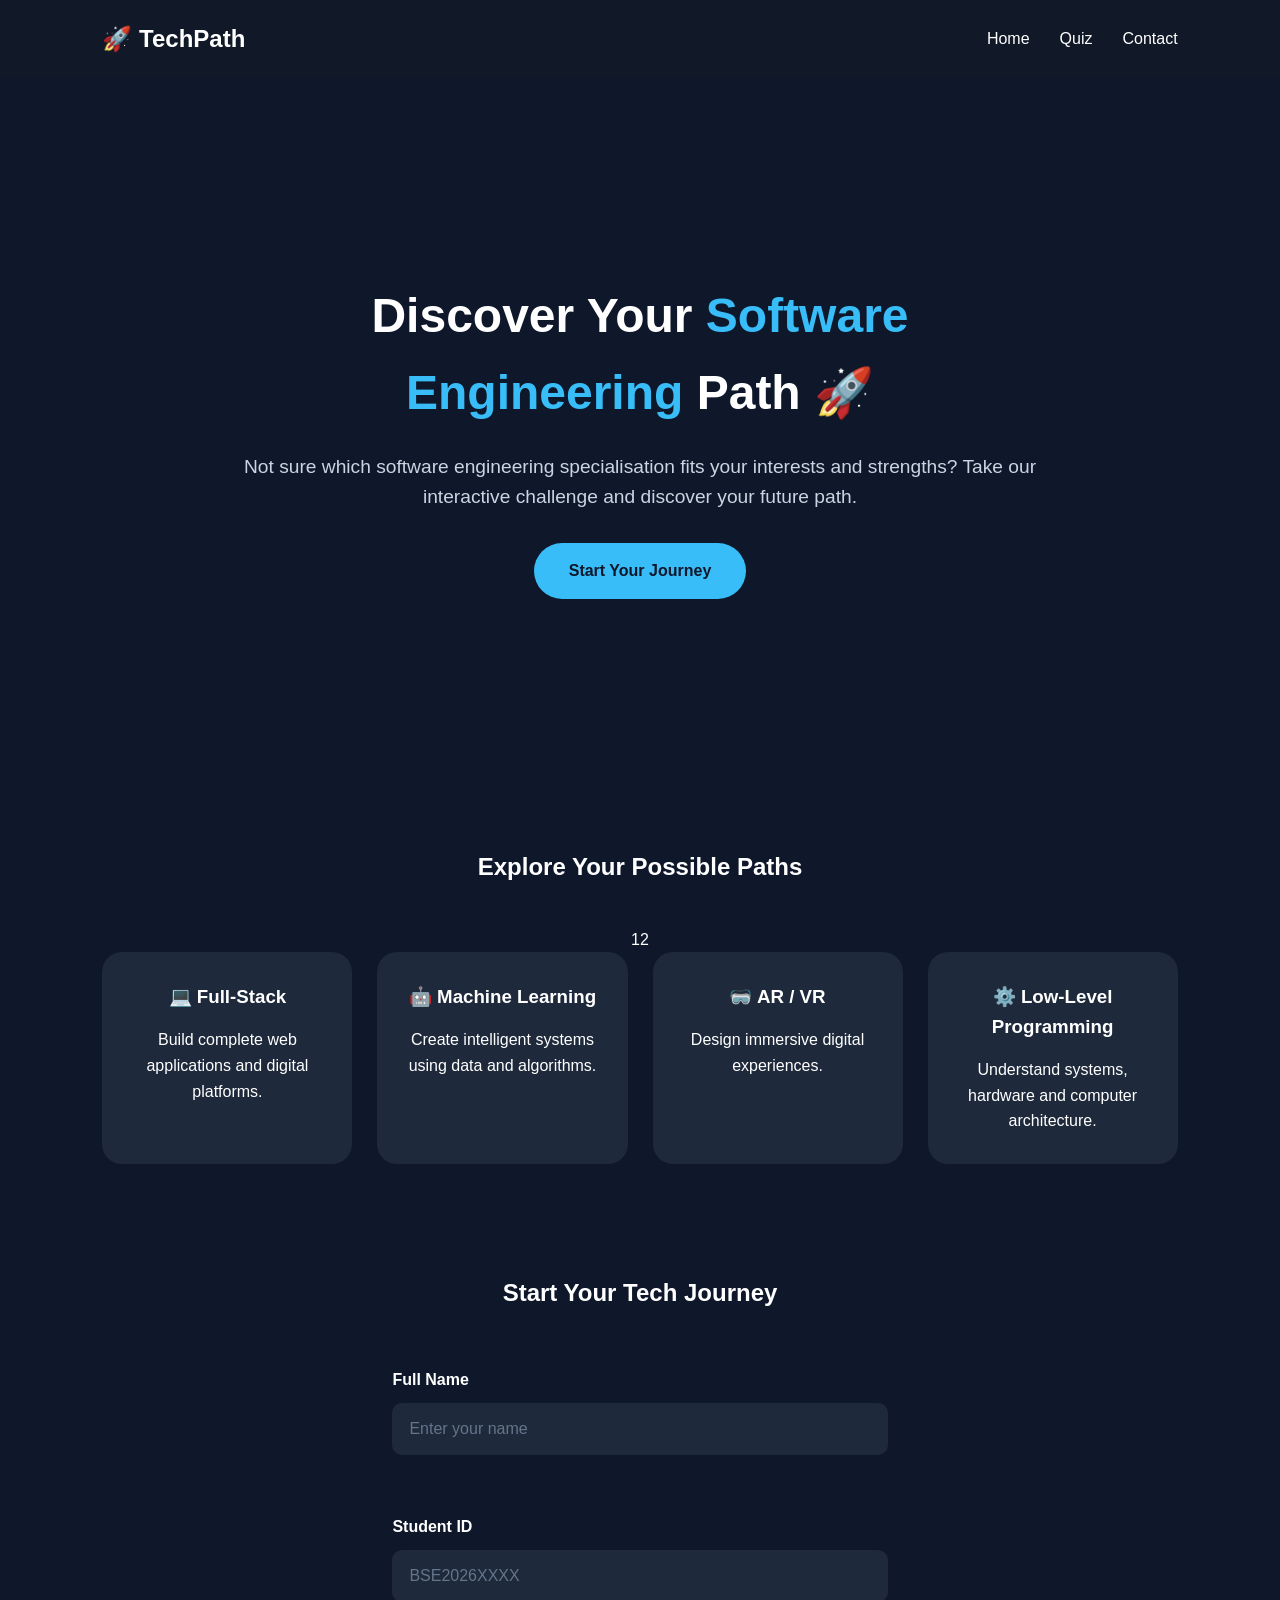
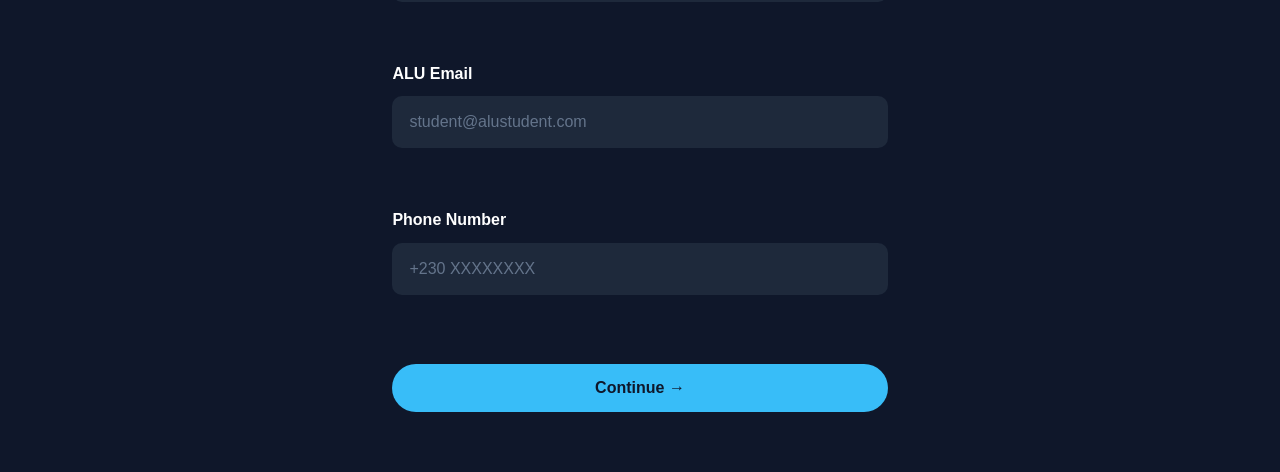
==== index.html @ 7e05b6f1 "Initial TechPath project" ====
<!DOCTYPE html>
<html lang="en">
<head>
    <meta charset="UTF-8">
    <meta name="viewport" content="width=device-width, initial-scale=1.0">

    <title>TechPath | Discover Your Software Engineering Path</title>

    <!-- Link CSS -->
    <link rel="stylesheet" href="css/style.css">
</head>

<body>

    <!-- Navigation Bar -->
    <header>
        <nav class="navbar">
            <div class="logo">
                🚀 TechPath
            </div>

            <ul class="nav-links">
                <li><a href="index.html">Home</a></li>
                <li><a href="quiz.html">Quiz</a></li>
                <li><a href="contact.html">Contact</a></li>
            </ul>
        </nav>
    </header>


    <!-- Hero Section -->
    <main>

        <section class="hero">

            <div class="hero-content">

                <h1>
                    Discover Your 
                    <span>Software Engineering</span>
                    Path 🚀
                </h1>

                <p>
                    Not sure which software engineering specialisation 
                    fits your interests and strengths?
                    Take our interactive challenge and discover your future path.
                </p>

                <a href="#student-form" class="start-button">
                    Start Your Journey
                </a>

            </div>

        </section>


        <!-- Specialisation Cards -->
        <section class="paths">

            <h2>Explore Your Possible Paths</h2>
12
            <div class="card-container">

                <div class="path-card">
                    <h3>💻 Full-Stack</h3>
                    <p>
                        Build complete web applications and digital platforms.
                    </p>
                </div>


                <div class="path-card">
                    <h3>🤖 Machine Learning</h3>
                    <p>
                        Create intelligent systems using data and algorithms.
                    </p>
                </div>


                <div class="path-card">
                    <h3>🥽 AR / VR</h3>
                    <p>
                        Design immersive digital experiences.
                    </p>
                </div>


                <div class="path-card">
                    <h3>⚙️ Low-Level Programming</h3>
                    <p>
                        Understand systems, hardware and computer architecture.
                    </p>
                </div>

            </div>

        </section>


        <!-- Student Form -->
        <section id="student-form" class="form-section">

            <h2>Start Your Tech Journey</h2>

            <form id="studentForm">

                <label>
                    Full Name
                </label>

                <input 
                id="name"
                type="text"
                placeholder="Enter your name">

                <small class="error-message"></small>


                <label>
                    Student ID
                </label>

                <input 
                id="studentId"
                type="text"
                placeholder="BSE2026XXXX">

                <small class="error-message"></small>


                <label>
                    ALU Email
                </label>

                <input 
                id="email"
                type="email"
                placeholder="student@alustudent.com">

                <small class="error-message"></small>


                <label>
                    Phone Number
                </label>

                <input 
                id="phone"
                type="tel"
                placeholder="+230 XXXXXXXX">

                <small class="error-message"></small>


                <button type="submit">
                    Continue →
                </button>

            </form>

        </section>


    </main>


    <!-- JavaScript -->
    <script src="js/main.js"></script>

</body>
</html>
---- css/style.css ----
/* =================================
   TECHPATH GLOBAL STYLES
================================= */

* {
    margin: 0;
    padding: 0;
    box-sizing: border-box;
}


body {
    font-family: Arial, Helvetica, sans-serif;
    background: #0f172a;
    color: white;
    line-height: 1.6;
}


/* =================================
   NAVIGATION BAR
================================= */

.navbar {
    display: flex;
    justify-content: space-between;
    align-items: center;
    padding: 20px 8%;
    background: #111827;
}

.logo {
    font-size: 1.5rem;
    font-weight: bold;
}

.nav-links {
    display: flex;
    gap: 30px;
    list-style: none;
}

.nav-links a {
    color: white;
    text-decoration: none;
    transition: 0.3s;
    position: relative;
    padding-bottom: 4px;
}

.nav-links a:hover {
    color: #38bdf8;
}

/* Active page indicator — add class="active" to the current page's <a> in JS or manually */
.nav-links a.active {
    color: #38bdf8;
}

.nav-links a.active::after {
    content: "";
    position: absolute;
    left: 0;
    bottom: 0;
    width: 100%;
    height: 2px;
    background: #38bdf8;
    border-radius: 2px;
}


/* =================================
   HERO SECTION
================================= */

.hero {
    min-height: 80vh;
    display: flex;
    justify-content: center;
    align-items: center;
    padding: 40px 8%;
    text-align: center;
}

.hero-content {
    max-width: 800px;
    animation: fadeInUp 0.8s ease-out both;
}

.hero h1 {
    font-size: 3rem;
    margin-bottom: 20px;
}

.hero h1 span {
    color: #38bdf8;
}

.hero p {
    font-size: 1.2rem;
    color: #cbd5e1;
    margin-bottom: 30px;
}

.start-button {
    display: inline-block;
    padding: 15px 35px;
    background: #38bdf8;
    color: #0f172a;
    border-radius: 30px;
    text-decoration: none;
    font-weight: bold;
    transition: 0.3s;
}

.start-button:hover {
    transform: translateY(-5px);
    box-shadow: 0 10px 25px rgba(56, 189, 248, 0.35);
}


/* =================================
   SPECIALISATION CARDS
================================= */

.paths {
    padding: 50px 8%;
    text-align: center;
}

.paths h2 {
    margin-bottom: 40px;
    animation: fadeInUp 0.8s ease-out both;
}

.card-container {
    display: grid;
    grid-template-columns: repeat(4, 1fr);
    gap: 25px;
}

.path-card {
    background: #1e293b;
    padding: 30px;
    border-radius: 20px;
    transition: 0.3s;
    animation: fadeInUp 0.8s ease-out both;
}

/* Stagger the cards so they cascade in rather than popping at once */
.path-card:nth-child(1) { animation-delay: 0.1s; }
.path-card:nth-child(2) { animation-delay: 0.2s; }
.path-card:nth-child(3) { animation-delay: 0.3s; }
.path-card:nth-child(4) { animation-delay: 0.4s; }

.path-card:hover {
    transform: translateY(-10px);
    background: #334155;
}

.path-card h3 {
    margin-bottom: 15px;
}


/* =================================
   FORM SECTION
================================= */

.form-section {
    padding: 60px 8%;
    max-width: 700px;
    margin: auto;
}

.form-section h2 {
    text-align: center;
    margin-bottom: 40px;
}

/* Form layout */

form {
    display: flex;
    flex-direction: column;
    gap: 10px;
}

form label {
    margin-top: 15px;
    font-weight: bold;
}

input {
    width: 100%;
    padding: 15px;
    border-radius: 10px;
    border: 2px solid transparent;
    font-size: 1rem;
    background: #1e293b;
    color: white;
    transition: 0.3s;
}

input::placeholder {
    color: #64748b;
}

input:focus {
    outline: none;
    border-color: #38bdf8;
    box-shadow: 0 0 0 3px rgba(56, 189, 248, 0.2);
}

/* Validation states */

.is-valid {
    border: 2px solid #22c55e;
}

.is-invalid {
    border: 2px solid #ef4444;
}

.error-message {
    color: #ef4444;
    font-size: 0.85rem;
    min-height: 20px;
}

/* Button */

button {
    margin-top: 25px;
    padding: 15px;
    border: none;
    border-radius: 30px;
    background: #38bdf8;
    color: #0f172a;
    font-size: 1rem;
    font-weight: bold;
    cursor: pointer;
    transition: 0.3s;
}

button:hover {
    transform: scale(1.05);
    box-shadow: 0 10px 25px rgba(56, 189, 248, 0.35);
}

button:active {
    transform: scale(0.98);
}


/* =================================
   KEYFRAME ANIMATIONS
================================= */

@keyframes fadeInUp {
    from {
        opacity: 0;
        transform: translateY(25px);
    }
    to {
        opacity: 1;
        transform: translateY(0);
    }
}


/* =================================
   RESPONSIVE DESIGN
================================= */

/* Tablets */
@media(max-width:900px){

    .card-container {
        grid-template-columns: repeat(2,1fr);
    }

    .hero h1 {
        font-size: 2.2rem;
    }

}

/* Mobile */
@media(max-width:600px){

    .navbar {
        flex-direction: column;
        gap: 20px;
    }

    .nav-links {
        gap: 15px;
    }

    .hero h1 {
        font-size: 1.8rem;
    }

    .hero p {
        font-size: 1rem;
    }

    .card-container {
        grid-template-columns: 1fr;
    }

}
/* =================================
   QUIZ PAGE
================================= */

.quiz-page {
    max-width: 1100px;
    margin: 0 auto;
    padding: 50px 6%;
}


/* =================================
   QUIZ HEADER
================================= */

.quiz-header {
    display: flex;
    justify-content: space-between;
    align-items: center;
    gap: 40px;
    margin-bottom: 40px;
}

.quiz-header h1 {
    font-size: 2.5rem;
    margin: 8px 0 15px;
}

.quiz-header p {
    color: #cbd5e1;
}

.quiz-label {
    color: #38bdf8 !important;
    font-size: 0.85rem;
    font-weight: bold;
    letter-spacing: 2px;
}


/* =================================
   TIMER
================================= */

.timer-container {
    min-width: 150px;
    padding: 20px;
    text-align: center;

    background: #1e293b;
    border: 1px solid #334155;
    border-radius: 15px;
}

.timer-container span {
    display: block;
    color: #94a3b8;
    font-size: 0.85rem;
}

.timer-container strong {
    display: block;
    margin-top: 5px;
    color: #38bdf8;
    font-size: 1.8rem;
}

.timer-warning {
    color: #ef4444 !important;
    animation: timerPulse 1s infinite;
}

@keyframes timerPulse {

    0% {
        opacity: 1;
    }

    50% {
        opacity: 0.5;
    }

    100% {
        opacity: 1;
    }
}


/* =================================
   PROGRESS BAR
================================= */

.progress-section {
    margin-bottom: 30px;
}

.progress-info {
    display: flex;
    justify-content: space-between;
    margin-bottom: 8px;

    color: #cbd5e1;
    font-size: 0.9rem;
}

.progress-bar {
    width: 100%;
    height: 10px;

    background: #1e293b;

    border-radius: 20px;

    overflow: hidden;
}

.progress-fill {
    width: 10%;
    height: 100%;

    background: #38bdf8;

    border-radius: 20px;

    transition: width 0.4s ease;
}


/* =================================
   QUIZ CARD
================================= */

.quiz-container {
    background: #111827;

    padding: 35px;

    border-radius: 25px;

    border: 1px solid #1e293b;
}

.question-card {
    display: none;
}

.question-card.active {
    display: block;

    animation: questionAppear 0.4s ease;
}

@keyframes questionAppear {

    from {
        opacity: 0;
        transform: translateY(15px);
    }

    to {
        opacity: 1;
        transform: translateY(0);
    }
}


.question-category {
    display: inline-block;

    margin-bottom: 15px;

    color: #38bdf8;

    font-size: 0.8rem;

    font-weight: bold;

    letter-spacing: 1px;
}

.question-card h2 {
    font-size: 1.7rem;

    margin-bottom: 15px;
}

.question-description {
    color: #94a3b8;

    margin-bottom: 25px;
}


/* =================================
   ANSWER OPTIONS
================================= */

.answer-grid {
    display: grid;

    grid-template-columns: repeat(2, 1fr);

    gap: 18px;
}

.answer-option {
    width: 100%;

    min-height: 100px;

    padding: 20px;

    background: #1e293b;

    color: white;

    border: 2px solid transparent;

    border-radius: 15px;

    text-align: left;

    font-size: 1rem;

    cursor: pointer;

    transition:
        transform 0.25s ease,
        border-color 0.25s ease,
        background 0.25s ease;
}

.answer-option:hover {
    transform: translateY(-4px);

    border-color: #38bdf8;

    background: #26364d;
}

.answer-option.selected {
    border-color: #38bdf8;

    background: #164e63;

    transform: translateY(-3px);
}

.answer-icon {
    display: block;

    font-size: 2rem;

    margin-bottom: 10px;
}


/* =================================
   QUIZ CONTROLS
================================= */

.quiz-controls {
    display: flex;

    justify-content: space-between;

    gap: 15px;

    margin-top: 35px;
}

.quiz-controls button {
    width: auto;

    min-width: 130px;

    margin-top: 0;
}

.primary-button {
    background: #38bdf8;

    color: #0f172a;
}

.secondary-button {
    background: #334155;

    color: white;
}

.quiz-controls button:disabled {
    opacity: 0.4;

    cursor: not-allowed;

    transform: none;
}


/* =================================
   IMAGE HOTSPOT
================================= */

.hotspot-container {
    display: flex;

    justify-content: center;

    margin: 30px 0;
}

.technology-workspace {
    position: relative;

    width: 100%;

    max-width: 700px;

    height: 350px;

    background:
        linear-gradient(
            135deg,
            #1e293b,
            #0f172a
        );

    border: 2px solid #334155;

    border-radius: 20px;

    overflow: hidden;
}

.technology-workspace::before {
    content: "TECHNOLOGY WORKSPACE";

    position: absolute;

    top: 50%;
    left: 50%;

    transform: translate(-50%, -50%);

    color: #334155;

    font-size: 1.4rem;

    font-weight: bold;

    pointer-events: none;
}

.hotspot {
    position: absolute;

    width: 60px;
    height: 60px;

    transform: translate(-50%, -50%);

    border-radius: 50%;

    border: 3px solid #38bdf8;

    background: #0f172a;

    font-size: 1.5rem;

    cursor: pointer;

    transition: 0.25s;

    z-index: 2;
}

.hotspot:hover {
    transform: translate(-50%, -50%) scale(1.15);

    background: #164e63;
}

.hotspot.selected {
    background: #38bdf8;

    border-color: white;

    transform: translate(-50%, -50%) scale(1.15);
}


/* =================================
   AUDIO
================================= */

.audio-player {
    padding: 25px;

    margin-bottom: 25px;

    background: #1e293b;

    border-radius: 15px;
}

.audio-player p {
    margin-bottom: 15px;

    font-weight: bold;
}

.audio-player audio {
    width: 100%;
}


/* =================================
   VIDEO
================================= */

.video-container {
    width: 100%;

    margin-bottom: 25px;

    border-radius: 15px;

    overflow: hidden;

    background: #000;
}

.video-container video {
    display: block;

    width: 100%;

    max-height: 400px;
}


/* =================================
   RESPONSIVE QUIZ DESIGN
================================= */

@media (max-width: 900px) {

    .quiz-header {
        flex-direction: column;

        align-items: flex-start;
    }

    .timer-container {
        width: 100%;
    }

}


@media (max-width: 600px) {

    .quiz-page {
        padding: 30px 5%;
    }

    .quiz-header h1 {
        font-size: 2rem;
    }

    .quiz-container {
        padding: 20px;
    }

    .answer-grid {
        grid-template-columns: 1fr;
    }

    .quiz-controls {
        flex-direction: column;
    }

    .quiz-controls button {
        width: 100%;
    }

    .technology-workspace {
        height: 280px;
    }

}
/* =================================
   RESULTS PAGE
================================= */

.results-page {
    max-width: 1150px;
    margin: 0 auto;
    padding: 60px 6%;
}


/* =================================
   RESULT HERO
================================= */

.result-hero {
    text-align: center;
    max-width: 800px;
    margin: 0 auto 45px;
}

.result-badge {
    display: inline-block;
    padding: 8px 18px;
    margin-bottom: 20px;

    border: 1px solid #38bdf8;
    border-radius: 30px;

    color: #38bdf8;
    font-size: 0.8rem;
    font-weight: bold;
    letter-spacing: 1px;
}

.result-hero h1 {
    font-size: 3rem;
    margin-bottom: 20px;
}

.result-hero h1 span {
    display: block;
    color: #38bdf8;
}

.result-hero p {
    color: #94a3b8;
    font-size: 1.1rem;
}


/* =================================
   RECOMMENDATION
================================= */

.recommendation-card {
    display: flex;
    align-items: center;
    gap: 30px;

    padding: 35px;

    margin-bottom: 35px;

    background:
        linear-gradient(
            135deg,
            #164e63,
            #1e293b
        );

    border: 1px solid #38bdf8;

    border-radius: 25px;

    box-shadow:
        0 15px 40px rgba(0, 0, 0, 0.25);
}

.recommendation-icon {
    width: 100px;
    height: 100px;

    display: flex;
    justify-content: center;
    align-items: center;

    flex-shrink: 0;

    background: #0f172a;

    border-radius: 25px;

    font-size: 3.2rem;
}

.result-label {
    color: #38bdf8;

    font-size: 0.8rem;

    font-weight: bold;

    letter-spacing: 1.5px;

    margin-bottom: 8px;
}

.recommendation-content h2 {
    font-size: 2rem;

    margin-bottom: 10px;
}

.recommendation-content p {
    color: #cbd5e1;
}


/* =================================
   RESULTS GRID
================================= */

.results-grid {
    display: grid;

    grid-template-columns:
        1.2fr 0.8fr;

    gap: 25px;

    margin-bottom: 30px;
}


/* =================================
   CHART CARD
================================= */

.chart-card,
.score-card {
    background: #111827;

    border: 1px solid #1e293b;

    border-radius: 25px;

    padding: 30px;
}

.section-heading {
    margin-bottom: 25px;
}

.section-heading p {
    color: #38bdf8;

    font-size: 0.75rem;

    font-weight: bold;

    letter-spacing: 1.5px;

    margin-bottom: 5px;
}

.section-heading h2 {
    font-size: 1.4rem;
}

.canvas-container {
    width: 100%;

    display: flex;

    justify-content: center;

    align-items: center;
}

#resultsCanvas {
    width: 100%;

    max-width: 600px;

    height: auto;
}


/* =================================
   SCORE BARS
================================= */

.score-list {
    display: flex;

    flex-direction: column;

    gap: 25px;
}

.score-item {
    width: 100%;
}

.score-info {
    display: flex;

    justify-content: space-between;

    gap: 15px;

    margin-bottom: 8px;

    font-size: 0.9rem;
}

.score-info strong {
    color: #38bdf8;
}

.score-bar {
    width: 100%;

    height: 10px;

    background: #1e293b;

    border-radius: 20px;

    overflow: hidden;
}

.score-fill {
    width: 0%;

    height: 100%;

    background: #38bdf8;

    border-radius: 20px;

    transition:
        width 1s ease;
}


/* =================================
   PERFORMANCE STATS
================================= */

.stats-section {
    display: grid;

    grid-template-columns:
        repeat(3, 1fr);

    gap: 20px;

    margin-bottom: 30px;
}

.stat-card {
    display: flex;

    align-items: center;

    gap: 18px;

    padding: 25px;

    background: #111827;

    border: 1px solid #1e293b;

    border-radius: 20px;
}

.stat-icon {
    font-size: 2rem;
}

.stat-card strong {
    display: block;

    font-size: 1.5rem;

    color: #38bdf8;
}

.stat-card p {
    color: #94a3b8;

    font-size: 0.85rem;
}


/* =================================
   NEXT STEP
================================= */

.next-step-card {
    display: flex;

    justify-content: space-between;

    align-items: center;

    gap: 30px;

    padding: 35px;

    background: #1e293b;

    border-radius: 25px;

    border: 1px solid #334155;
}

.next-step-content {
    max-width: 650px;
}

.next-step-content h2 {
    margin-bottom: 10px;
}

.next-step-content p:last-child {
    color: #cbd5e1;
}

.next-step-actions {
    display: flex;

    gap: 12px;

    flex-shrink: 0;
}

.primary-result-button,
.secondary-result-button {
    display: inline-block;

    padding: 13px 22px;

    border-radius: 30px;

    text-decoration: none;

    font-weight: bold;

    transition: 0.3s;
}

.primary-result-button {
    background: #38bdf8;

    color: #0f172a;
}

.secondary-result-button {
    background: #334155;

    color: white;
}

.primary-result-button:hover,
.secondary-result-button:hover {
    transform: translateY(-3px);
}


/* =================================
   RESULTS RESPONSIVE DESIGN
================================= */

@media (max-width: 900px) {

    .results-grid {
        grid-template-columns: 1fr;
    }

    .next-step-card {
        flex-direction: column;

        align-items: flex-start;
    }

}


@media (max-width: 600px) {

    .results-page {
        padding: 40px 5%;
    }

    .result-hero h1 {
        font-size: 2.2rem;
    }

    .recommendation-card {
        flex-direction: column;

        text-align: center;
    }

    .recommendation-content h2 {
        font-size: 1.6rem;
    }

    .stats-section {
        grid-template-columns: 1fr;
    }

    .next-step-actions {
        width: 100%;

        flex-direction: column;
    }

    .primary-result-button,
    .secondary-result-button {
        text-align: center;
    }

}
/* =================================
   CONTACT PAGE
================================= */

.contact-page {
    max-width: 1150px;
    margin: 0 auto;
    padding: 60px 6%;
}


/* =================================
   CONTACT HERO
================================= */

.contact-hero {
    max-width: 750px;
    margin: 0 auto 50px;
    text-align: center;
}

.contact-label {
    color: #38bdf8;
    font-size: 0.78rem;
    font-weight: bold;
    letter-spacing: 1.8px;
    margin-bottom: 8px;
}

.contact-hero h1 {
    font-size: 3rem;
    line-height: 1.15;
    margin-bottom: 20px;
}

.contact-hero h1 span {
    display: block;
    color: #38bdf8;
}

.contact-hero > p:last-child {
    color: #94a3b8;
    font-size: 1.05rem;
    line-height: 1.7;
}


/* =================================
   CONTACT GRID
================================= */

.contact-grid {
    display: grid;
    grid-template-columns: 0.8fr 1.2fr;
    gap: 30px;
}


/* =================================
   CONTACT INFORMATION
================================= */

.contact-info {
    padding: 35px;

    background:
        linear-gradient(
            145deg,
            #164e63,
            #111827
        );

    border: 1px solid #334155;
    border-radius: 25px;

    display: flex;
    flex-direction: column;
    justify-content: space-between;
}

.contact-info h2 {
    font-size: 2rem;
    margin-bottom: 12px;
}

.contact-description {
    color: #cbd5e1;
    line-height: 1.7;
}


/* =================================
   CONTACT DETAILS
================================= */

.contact-details {
    display: flex;
    flex-direction: column;
    gap: 20px;
    margin: 35px 0;
}

.contact-detail {
    display: flex;
    align-items: center;
    gap: 15px;
}

.contact-detail-icon {
    width: 48px;
    height: 48px;

    display: flex;
    align-items: center;
    justify-content: center;

    background: #0f172a;
    border-radius: 14px;

    font-size: 1.3rem;
}

.contact-detail small {
    display: block;

    color: #38bdf8;

    font-size: 0.68rem;
    font-weight: bold;
    letter-spacing: 1px;

    margin-bottom: 4px;
}

.contact-detail p {
    color: #e2e8f0;
    font-size: 0.9rem;
}


/* =================================
   GITHUB BUTTON
================================= */

.github-button {
    display: inline-block;

    padding: 13px 20px;

    background: #0f172a;

    border: 1px solid #38bdf8;

    border-radius: 30px;

    color: #38bdf8;

    text-decoration: none;

    text-align: center;

    font-weight: bold;

    transition: 0.3s;
}

.github-button:hover {
    background: #38bdf8;
    color: #0f172a;

    transform: translateY(-3px);
}


/* =================================
   CONTACT FORM CARD
================================= */

.contact-form-card {
    padding: 35px;

    background: #111827;

    border: 1px solid #1e293b;

    border-radius: 25px;
}

.form-heading {
    margin-bottom: 30px;
}

.form-heading h2 {
    font-size: 1.8rem;
}


/* =================================
   FORM GROUPS
================================= */

.form-group {
    margin-bottom: 22px;
}

.form-group label {
    display: block;

    margin-bottom: 8px;

    color: #e2e8f0;

    font-size: 0.9rem;

    font-weight: 600;
}

.form-group input,
.form-group select,
.form-group textarea {
    width: 100%;

    padding: 14px 16px;

    background: #0f172a;

    border: 2px solid #334155;

    border-radius: 12px;

    color: white;

    font-family: inherit;

    font-size: 0.95rem;

    outline: none;

    transition:
        border-color 0.25s ease,
        box-shadow 0.25s ease;
}

.form-group textarea {
    resize: vertical;
    min-height: 140px;
}

.form-group input::placeholder,
.form-group textarea::placeholder {
    color: #64748b;
}

.form-group input:focus,
.form-group select:focus,
.form-group textarea:focus {
    border-color: #38bdf8;

    box-shadow:
        0 0 0 3px
        rgba(56, 189, 248, 0.12);
}


/* =================================
   VALIDATION STATES
================================= */

.form-group input.is-valid,
.form-group select.is-valid,
.form-group textarea.is-valid {
    border-color: #22c55e;
}

.form-group input.is-invalid,
.form-group select.is-invalid,
.form-group textarea.is-invalid {
    border-color: #ef4444;
}

.error-message {
    display: block;

    min-height: 18px;

    margin-top: 6px;

    color: #ef4444;

    font-size: 0.78rem;
}

.form-success {
    display: none;

    margin-bottom: 18px;

    padding: 13px 15px;

    background: rgba(34, 197, 94, 0.1);

    border: 1px solid #22c55e;

    border-radius: 10px;

    color: #86efac;

    font-size: 0.88rem;
}


/* =================================
   SUBMIT BUTTON
================================= */

.contact-submit {
    width: 100%;

    padding: 15px;

    border: none;

    border-radius: 12px;

    background: #38bdf8;

    color: #0f172a;

    font-family: inherit;

    font-size: 1rem;

    font-weight: bold;

    cursor: pointer;

    
    transition: 0.3s;
}

.contact-submit:hover {
    transform: translateY(-3px);

    box-shadow:
        0 10px 25px
        rgba(56, 189, 248, 0.2);
}


/* =================================
   CONTACT RESPONSIVE DESIGN
================================= */

@media (max-width: 850px) {

    .contact-grid {
        grid-template-columns: 1fr;
    }

}


@media (max-width: 600px) {

    .contact-page {
        padding: 40px 5%;
    }

    .contact-hero h1 {
        font-size: 2.2rem;
    }

    .contact-info,
    .contact-form-card {
        padding: 25px;
    }

}


/* =================================
   BACKGROUND HERO + GALLERY
================================= */

.bg-hero {
    position: relative;
    min-height: 40vh;
    display: flex;
    align-items: center;
    justify-content: center;
    color: white;
    text-align: center;
    padding: 60px 8%;
    background-size: cover;
    background-position: center;
}

.bg-hero::after {
    content: "";
    position: absolute;
    inset: 0;
    background: linear-gradient(180deg, rgba(2,6,23,0.45), rgba(2,6,23,0.6));
    pointer-events: none;
    border-radius: 0;
}

.bg-hero .hero-inner {
    position: relative;
    z-index: 2;
    max-width: 900px;
}

.gallery {
    display: grid;
    grid-template-columns: repeat(3, 1fr);
    gap: 16px;
    padding: 30px 8%;
}

.gallery-item {
    overflow: hidden;
    border-radius: 12px;
    background: #0b1220;
}

.gallery-item img {
    width: 100%;
    height: 220px;
    object-fit: cover;
    display: block;
    transition: transform 0.35s ease, filter 0.35s ease;
}

.gallery-item img:hover {
    transform: scale(1.06);
    filter: brightness(1.05);
}

.gallery-item figcaption {
    padding: 10px;
    font-size: 0.9rem;
    color: #cbd5e1;
}

.technology-workspace {
    position: relative;
    height: 340px;
    border-radius: 12px;
    overflow: hidden;
    background-size: cover;
    background-position: center;
    margin: 20px 0;
}

.hotspot {
    position: absolute;
    transform: translate(-50%, -50%);
    display: inline-flex;
    align-items: center;
    justify-content: center;
    width: 46px;
    height: 46px;
    border-radius: 50%;
    background: rgba(56,189,248,0.95);
    color: #061226;
    border: none;
    cursor: pointer;
    font-size: 1.1rem;
    box-shadow: 0 8px 18px rgba(2,6,23,0.6);
}

/* Responsive gallery */
@media (max-width: 900px) {
    .gallery { grid-template-columns: repeat(2, 1fr); }
}

@media (max-width: 600px) {
    .gallery { grid-template-columns: 1fr; }
    .gallery-item img { height: 200px; }
    .bg-hero { padding: 40px 6%; min-height: 30vh; }
}

/* =================================
   LIGHTBOX / MODAL
================================= */

.lightbox-overlay {
    position: fixed;
    inset: 0;
    background: rgba(2,6,23,0.8);
    display: flex;
    align-items: center;
    justify-content: center;
    z-index: 1200;
    opacity: 0;
    pointer-events: none;
    transition: opacity 200ms ease;
}

.lightbox-overlay.open {
    opacity: 1;
    pointer-events: auto;
}

.lightbox-content {
    position: relative;
    max-width: 95%;
    max-height: 92%;
    display: flex;
    flex-direction: column;
    align-items: center;
}

.lightbox-img {
    max-width: 100%;
    max-height: 80vh;
    border-radius: 8px;
    box-shadow: 0 20px 40px rgba(2,6,23,0.6);
}

.lightbox-caption {
    margin-top: 10px;
    color: #cbd5e1;
    font-size: 0.95rem;
    text-align: center;
}

.lightbox-close,
.lightbox-prev,
.lightbox-next {
    position: absolute;
    top: 12px;
    background: rgba(2,6,23,0.6);
    color: #e6eef8;
    border: 0;
    padding: 8px 12px;
    border-radius: 6px;
    cursor: pointer;
}

.lightbox-close { right: 12px; }
.lightbox-prev { left: 12px; }
.lightbox-next { right: 60px; }

@media (max-width: 600px) {
    .lightbox-prev, .lightbox-next { display: none; }
    .lightbox-close { right: 8px; top: 8px; }
}

/* Hotspot interactive image */
.hotspot-container {
    position: relative;
    max-width: 980px;
    margin: 20px auto;
}

#hotspotImage {
    width: 100%;
    height: auto;
    display: block;
    border-radius: 12px;
}

.hotspot-area {
    position: absolute;
    width: 56px;
    height: 56px;
    border-radius: 50%;
    border: none;
    background: rgba(56,189,248,0.95);
    color: #061226;
    box-shadow: 0 8px 18px rgba(2,6,23,0.6);
    transform: translate(-50%, -50%);
    cursor: pointer;
    z-index: 100;
    pointer-events: auto;
}

.hotspot-fullstack { top: 20%; left: 20%; }
.hotspot-ml { top: 25%; left: 70%; }
.hotspot-arvr { top: 65%; left: 25%; }
.hotspot-lowlevel { top: 65%; left: 70%; }

.hotspot-feedback {
    margin-top: 12px;
    color: #cbd5e1;
    font-size: 0.95rem;
    text-align: center;
}

@media (max-width: 900px) {
    .hotspot-area { width: 48px; height: 48px; }
}

@media (max-width: 600px) {
    .hotspot-area { width: 40px; height: 40px; }
}
/* =========================================
   IMAGE HOTSPOT QUESTION
========================================= */

.hotspot-question {
    position: relative;
}

.hotspot-container {
    position: relative;
    width: 100%;
    max-width: 700px;
    margin: 25px auto;
    overflow: hidden;
    border-radius: 18px;
}

#hotspotImage {
    display: block;
    width: 100%;
    height: auto;
}


/* =========================================
   CLICKABLE HOTSPOT AREAS
========================================= */

.hotspot-area {
    position: absolute;

    width: 50%;
    height: 50%;

    border: 2px solid transparent;

    background: transparent;

    cursor: pointer;

    transition:
        background 0.25s ease,
        border-color 0.25s ease;
}


/* Top-left */

.hotspot-fullstack {
    top: 0;
    left: 0;
}


/* Top-right */

.hotspot-ml {
    top: 0;
    right: 0;
}


/* Bottom-left */

.hotspot-arvr {
    bottom: 0;
    left: 0;
}


/* Bottom-right */

.hotspot-lowlevel {
    bottom: 0;
    right: 0;
}


/* Hover feedback */

.hotspot-area:hover {
    background: rgba(56, 189, 248, 0.18);

    border-color: #38bdf8;
}


/* Selected hotspot */

.hotspot-area.selected {
    background: rgba(34, 197, 94, 0.25);

    border-color: #22c55e;
}


/* Feedback text */

.hotspot-feedback {
    min-height: 25px;

    text-align: center;

    color: #38bdf8;

    font-weight: 600;
}


/* Mobile */

@media (max-width: 600px) {

    .hotspot-container {
        border-radius: 12px;
    }

    .hotspot-feedback {
        font-size: 0.9rem;
    }

}
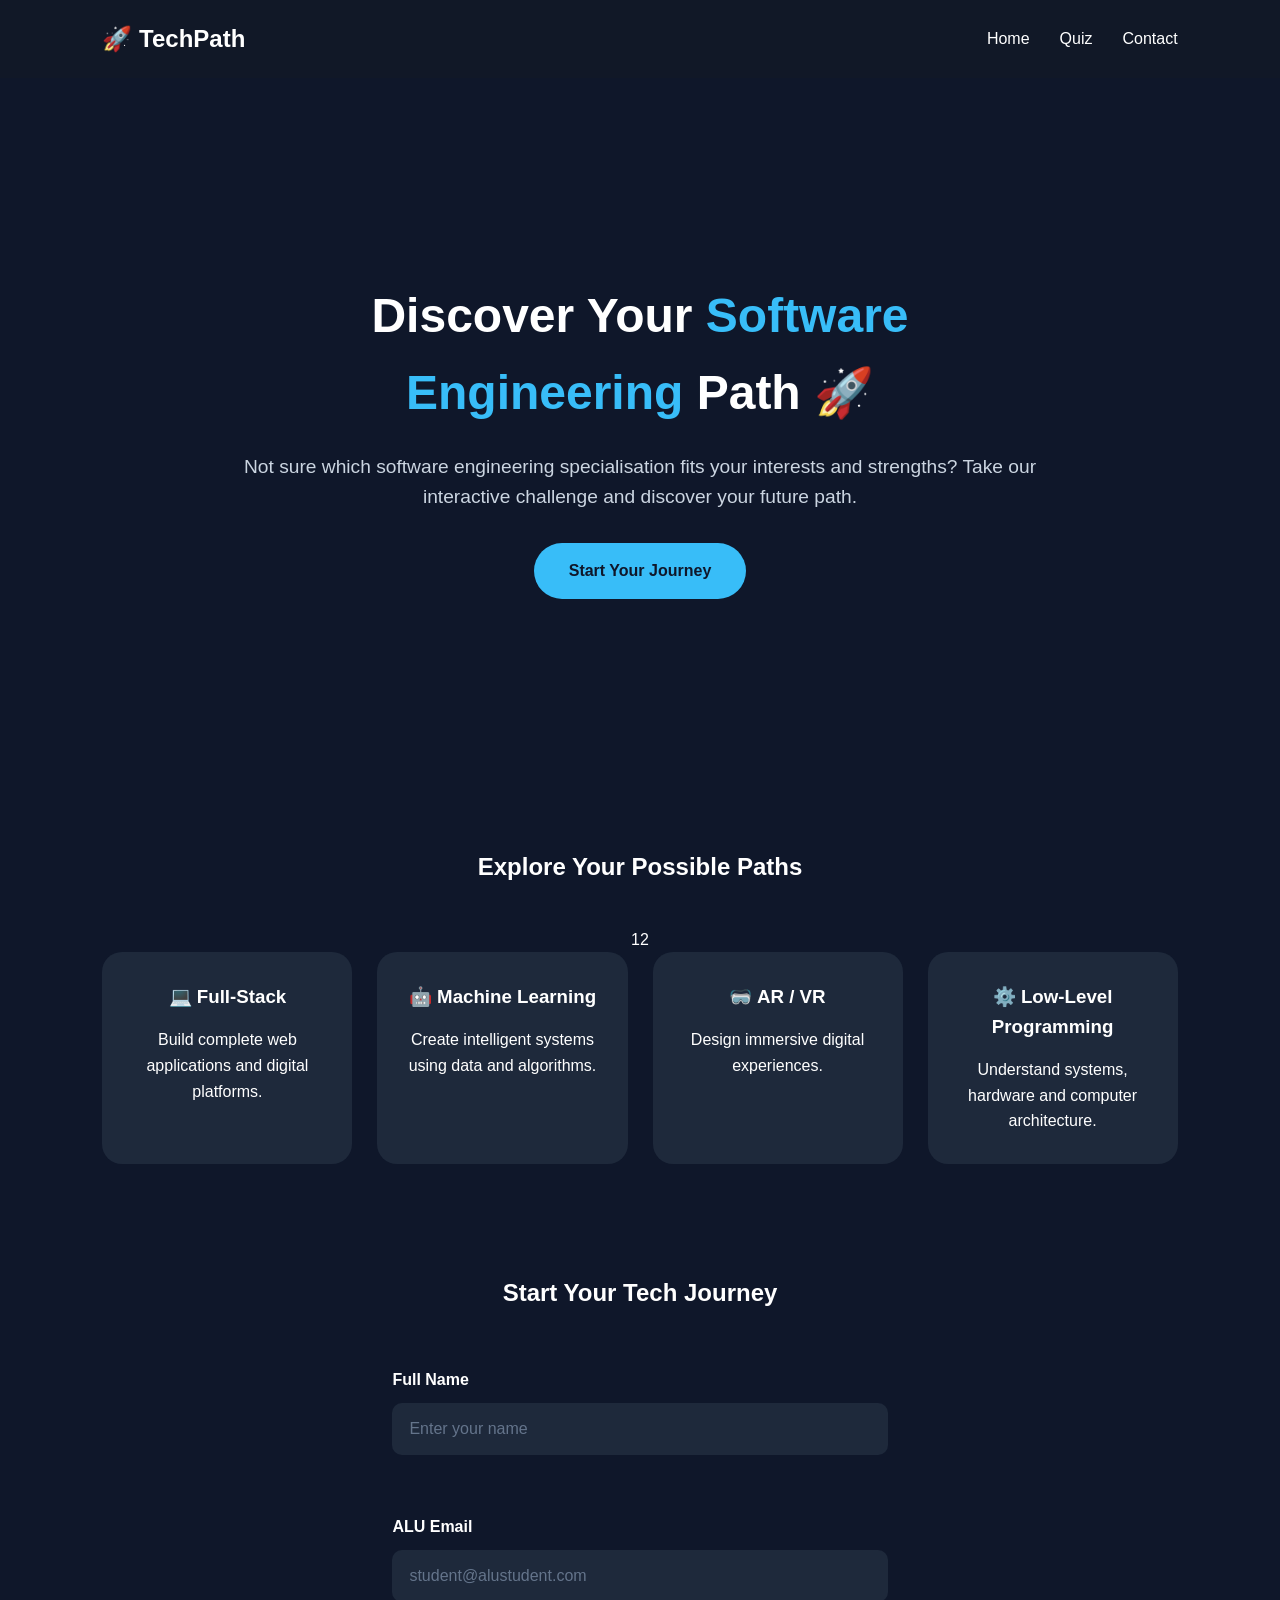
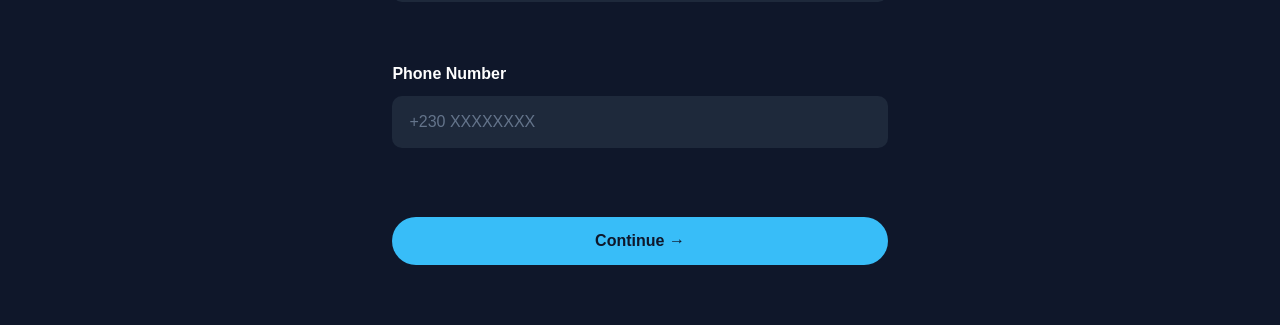
==== commit 2063e80a: "Add interactive media for quiz and wire up contact form - Add scenario.mp3 narration for Question 5 " ====
--- a/index.html
+++ b/index.html
@@ -118,16 +118,7 @@
                 <small class="error-message"></small>
 
 
-                <label>
-                    Student ID
-                </label>
-
-                <input 
-                id="studentId"
-                type="text"
-                placeholder="BSE2026XXXX">
-
-                <small class="error-message"></small>
+                <!-- Student ID removed as requested -->
 
 
                 <label>
